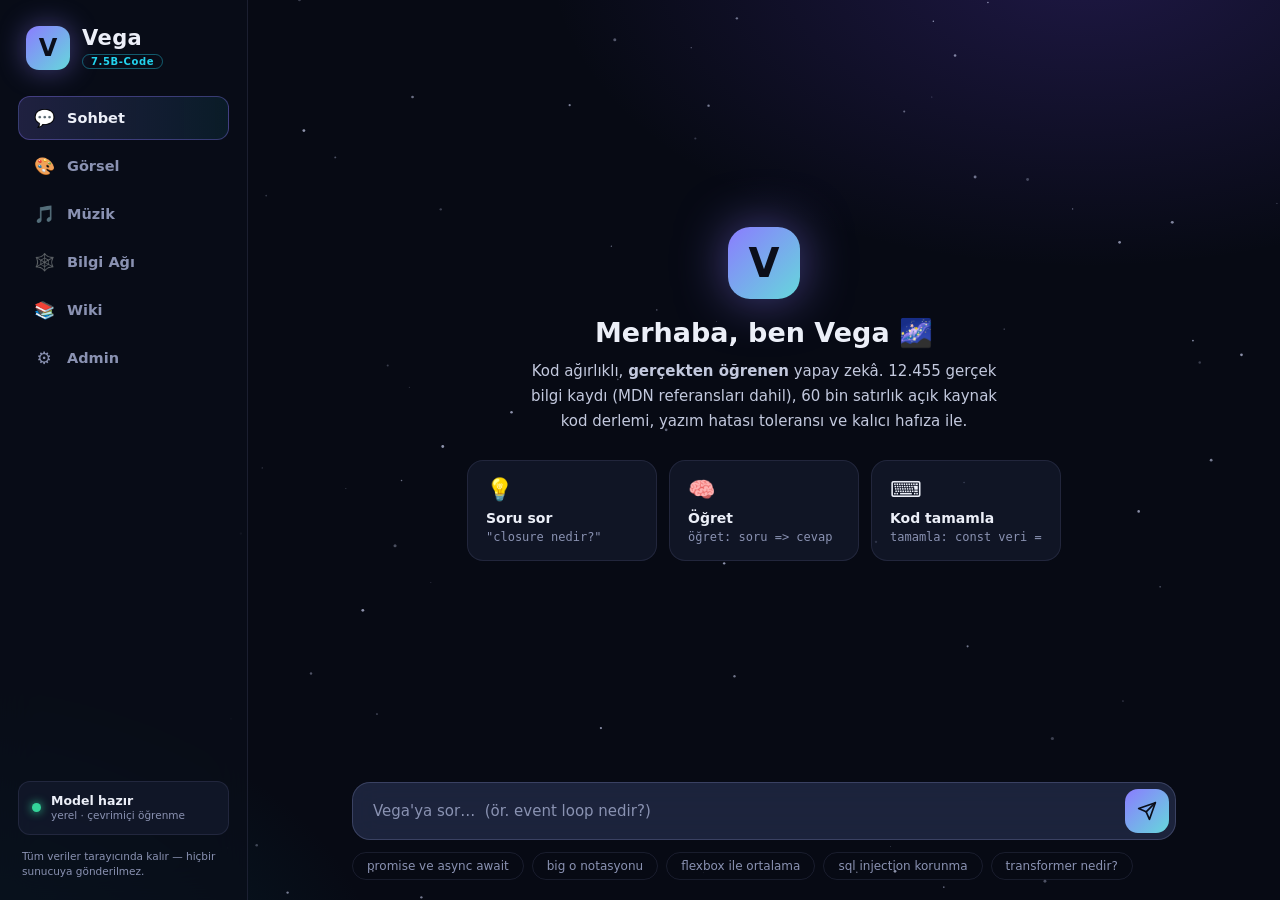
==== index.html @ 2126f079 "Veri genişletme (8 MB) + hesaplanmış bilgi ağı ve ilişki sistemi Veri: - Referans paketi 10.289 → 12" ====
<!DOCTYPE html>
<html lang="tr">
<head>
<meta charset="UTF-8">
<meta name="viewport" content="width=device-width, initial-scale=1.0">
<title>Vega-7.5B-Code — Öğrenen Yapay Zekâ Platformu</title>
<link rel="stylesheet" href="css/style.css">
<link rel="icon" href="data:image/svg+xml,<svg xmlns='http://www.w3.org/2000/svg' viewBox='0 0 100 100'><text y='0.9em' font-size='90'>🌌</text></svg>">
</head>
<body>

<canvas id="bg-stars" aria-hidden="true"></canvas>

<div class="shell">

<!-- ==================== KENAR ÇUBUĞU ==================== -->
<aside class="sidebar">
  <div class="brand">
    <div class="logo">V</div>
    <div class="brand-text">
      <h1>Vega</h1>
      <span class="badge">7.5B-Code</span>
    </div>
  </div>

  <nav class="tabs" id="tabs">
    <button class="tab active" data-tab="chat">
      <span class="tab-ico">💬</span><span class="tab-label">Sohbet</span>
    </button>
    <button class="tab" data-tab="image">
      <span class="tab-ico">🎨</span><span class="tab-label">Görsel</span>
    </button>
    <button class="tab" data-tab="music">
      <span class="tab-ico">🎵</span><span class="tab-label">Müzik</span>
    </button>
    <button class="tab" data-tab="graph">
      <span class="tab-ico">🕸️</span><span class="tab-label">Bilgi Ağı</span>
    </button>
    <button class="tab" data-tab="wiki">
      <span class="tab-ico">📚</span><span class="tab-label">Wiki</span>
    </button>
    <button class="tab" data-tab="admin">
      <span class="tab-ico">⚙️</span><span class="tab-label">Admin</span>
    </button>
  </nav>

  <div class="side-foot">
    <div class="model-status" id="model-status">
      <span class="dot online"></span>
      <div class="status-lines">
        <strong id="status-text">Model hazır</strong>
        <small id="status-sub">yerel · çevrimiçi öğrenme</small>
      </div>
    </div>
    <p class="side-note">Tüm veriler tarayıcında kalır — hiçbir sunucuya gönderilmez.</p>
  </div>
</aside>

<!-- ==================== İÇERİK ==================== -->
<div class="content">

<!-- SOHBET -->
<section class="panel active" id="panel-chat">
  <div class="chat-shell">
    <div class="chat-window" id="chat-window">
      <div class="hero" id="chat-hero">
        <div class="hero-logo">V</div>
        <h2>Merhaba, ben Vega 🌌</h2>
        <p>Kod ağırlıklı, <strong>gerçekten öğrenen</strong> yapay zekâ. <span id="hero-count">10.000+</span> gerçek bilgi kaydı (MDN referansları dahil), 60 bin satırlık açık kaynak kod derlemi, yazım hatası toleransı ve kalıcı hafıza ile.</p>
        <div class="hero-cards">
          <button class="hero-card" data-q="closure nedir?">
            <span>💡</span><b>Soru sor</b><small>"closure nedir?"</small>
          </button>
          <button class="hero-card" data-q="öğret: takımımızın adı => Yıldız Takımı">
            <span>🧠</span><b>Öğret</b><small>öğret: soru =&gt; cevap</small>
          </button>
          <button class="hero-card" data-q="tamamla: const veri =">
            <span>⌨️</span><b>Kod tamamla</b><small>tamamla: const veri =</small>
          </button>
        </div>
      </div>
    </div>

    <div class="composer">
      <form class="chat-input" id="chat-form">
        <input type="text" id="chat-text" placeholder="Vega'ya sor…  (ör. event loop nedir?)" autocomplete="off">
        <button type="submit" class="send-btn" aria-label="Gönder">
          <svg viewBox="0 0 24 24" width="20" height="20" fill="none" stroke="currentColor" stroke-width="2" stroke-linecap="round" stroke-linejoin="round"><path d="M22 2 11 13"/><path d="M22 2 15 22l-4-9-9-4z"/></svg>
        </button>
      </form>
      <div class="quick-chips" id="quick-chips">
        <button class="chip">promise ve async await</button>
        <button class="chip">big o notasyonu</button>
        <button class="chip">flexbox ile ortalama</button>
        <button class="chip">sql injection korunma</button>
        <button class="chip">transformer nedir?</button>
      </div>
    </div>
  </div>
</section>

<!-- GÖRSEL -->
<section class="panel" id="panel-image">
  <div class="page">
    <header class="page-head">
      <h2>🎨 Görsel Stüdyosu</h2>
      <p>Betimlemeni yaz — Vega deterministik üretken sanat çizer. Aynı metin daima aynı eseri üretir.</p>
    </header>
    <form class="studio-input" id="image-form">
      <input type="text" id="image-prompt" placeholder="ör. karanlık uzayda mor bir nebula ve yıldızlar" autocomplete="off">
      <button type="submit" class="btn primary">Üret</button>
      <button type="button" class="btn ghost" id="image-download" disabled>PNG İndir</button>
    </form>
    <div class="quick-chips">
      <button class="chip img-chip">karanlık uzayda mor nebula</button>
      <button class="chip img-chip">gece neon şehir silüeti</button>
      <button class="chip img-chip">soğuk okyanus dalgaları ve ay</button>
      <button class="chip img-chip">pastel geometrik mozaik desen</button>
      <button class="chip img-chip">sonbahar ormanında fraktal ağaçlar</button>
    </div>
    <div class="canvas-wrap">
      <canvas id="art-canvas" width="1024" height="640"></canvas>
      <div class="canvas-meta" id="image-meta"></div>
    </div>
  </div>
</section>

<!-- MÜZİK -->
<section class="panel" id="panel-music">
  <div class="page">
    <header class="page-head">
      <h2>🎵 Müzik Stüdyosu</h2>
      <p>Ruh hâlini betimle — Vega gam, tempo ve akor yürüyüşü seçip 16 ölçülük beste yapar. WAV olarak indirebilirsin.</p>
    </header>
    <form class="studio-input" id="music-form">
      <input type="text" id="music-prompt" placeholder="ör. yağmurlu bir gecede hüzünlü piyano" autocomplete="off">
      <button type="submit" class="btn primary">▶ Bestele &amp; Çal</button>
      <button type="button" class="btn ghost" id="music-stop" disabled>⏹ Durdur</button>
      <button type="button" class="btn ghost" id="music-download" disabled>WAV İndir</button>
    </form>
    <div class="quick-chips">
      <button class="chip music-chip">hüzünlü yağmurlu gece</button>
      <button class="chip music-chip">epik savaş marşı</button>
      <button class="chip music-chip">neşeli yaz dansı</button>
      <button class="chip music-chip">sakin lofi meditasyon</button>
      <button class="chip music-chip">retro synthwave uzay yolculuğu</button>
    </div>
    <div class="music-viz card">
      <div class="music-info" id="music-info">Henüz beste yok — bir betimleme gir ya da yukarıdan hazır bir tarif seç.</div>
      <div class="bars" id="viz-bars"></div>
    </div>
  </div>
</section>

<!-- BİLGİ AĞI -->
<section class="panel" id="panel-graph">
  <div class="page graph-page">
    <header class="page-head">
      <h2>🕸️ Bilgi Ağı</h2>
      <p>Vega'nın kavramlar arasında kurduğu <strong>gerçek</strong> ilişkiler — kenarlar elle yazılmadı, TF-IDF vektör uzayındaki kosinüs benzerliğinden hesaplanıyor. Öğrettiğin bilgiler de ağa kendiliğinden bağlanır. Bir düğüme tıkla, Vega'ya sor.</p>
    </header>
    <div class="graph-legend" id="graph-legend"></div>
    <div class="graph-wrap">
      <canvas id="graph-canvas"></canvas>
      <div class="graph-tip" id="graph-tip" hidden></div>
    </div>
  </div>
</section>

<!-- WIKI -->
<section class="panel" id="panel-wiki">
  <div class="page">
    <header class="page-head">
      <h2>📚 Vega Wiki</h2>
      <p>Platform mimarisi, eğitim süreci ve kullanım kılavuzu.</p>
    </header>
    <div class="wiki-layout">
      <aside class="wiki-nav" id="wiki-nav"></aside>
      <article class="wiki-body card" id="wiki-body"></article>
    </div>
  </div>
</section>

<!-- ADMIN -->
<section class="panel" id="panel-admin">
  <div class="page">
    <header class="page-head">
      <h2>⚙️ Yönetim Paneli</h2>
      <p>Modeli eğit, bilgi tabanını yönet, istatistikleri izle.</p>
    </header>
    <div class="admin-grid">

      <div class="card wide">
        <div class="card-head">
          <h3>🧠 Model Eğitimi</h3>
          <button class="btn primary" id="train-btn">⚡ Modeli Eğit / Güncelle</button>
        </div>
        <p class="muted">Eğitim gerçektir: TF-IDF indeksi yeniden kurulur, n-gram geçiş tabloları sayılır ve model doğrulama cümleleri üzerinde <strong>perplexity</strong> ile ölçülür. Grafikteki düşüş gerçek hesaplamadır.</p>
        <div class="train-progress">
          <div class="progress-bar"><div class="progress-fill" id="train-fill"></div></div>
          <span id="train-label">Hazır — henüz bu oturumda eğitim çalıştırılmadı</span>
        </div>
        <div class="chart-wrap">
          <canvas id="loss-chart" width="920" height="240"></canvas>
        </div>
      </div>

      <div class="card">
        <h3>📊 Model İstatistikleri</h3>
        <div class="stats-grid" id="stats-grid"></div>
      </div>

      <div class="card">
        <h3>💾 Model Dosyası</h3>
        <p class="muted">Öğrenilen bilgiler ve ağırlıklar JSON model dosyası olarak taşınabilir — başka tarayıcıya aktar, yedeğini al.</p>
        <div class="btn-row">
          <button class="btn ghost" id="export-btn">⬇ Dışa Aktar</button>
          <label class="btn ghost" for="import-file">⬆ İçe Aktar</label>
          <input type="file" id="import-file" accept=".json" hidden>
        </div>
      </div>

      <div class="card wide">
        <div class="card-head">
          <h3>📖 Bilgi Tabanı</h3>
          <span class="muted" id="kb-count"></span>
        </div>
        <form class="kb-form" id="kb-form">
          <input type="text" id="kb-title" placeholder="Başlık (ör. Takım standup saati)" required>
          <input type="text" id="kb-keywords" placeholder="Anahtar kelimeler (arama için)" required>
          <textarea id="kb-answer" placeholder="Cevap / açıklama" rows="2" required></textarea>
          <textarea id="kb-code" placeholder="Kod örneği (isteğe bağlı)" rows="2"></textarea>
          <button type="submit" class="btn primary">+ Kayıt Ekle</button>
        </form>
        <input type="text" id="kb-search" class="kb-search" placeholder="🔍 Kayıtlarda ara…">
        <div class="kb-list" id="kb-list"></div>
      </div>

      <div class="card wide">
        <h3>🎯 Öğrenme Kuyruğu</h3>
        <p class="muted">Vega'nın cevaplayamadığı sorular burada birikir — gerçek öğrenme döngüsü: "Öğret"e tıkla, cevabını yaz, Vega bir daha unutmasın.</p>
        <div class="kb-list" id="missed-list"></div>
      </div>

      <div class="card danger wide">
        <div class="card-head">
          <div>
            <h3>⚠️ Tehlikeli Bölge</h3>
            <p class="muted" style="margin:6px 0 0">Öğrenilen tüm bilgileri, ağırlıkları ve istatistikleri siler; fabrika bilgi tabanına döner.</p>
          </div>
          <button class="danger-btn" id="reset-btn">Fabrika Ayarlarına Döndür</button>
        </div>
      </div>

    </div>
  </div>
</section>

</div><!-- /content -->
</div><!-- /shell -->

<script src="js/vega-data.js"></script>
<script src="js/vega-data-ext.js"></script>
<script src="js/vega-data-ref.js"></script>
<script src="js/vega-corpus-big.js"></script>
<script src="js/vega-engine.js"></script>
<script src="js/vega-media.js"></script>
<script src="js/app.js"></script>
</body>
</html>
---- css/style.css ----
/* =========================================================
   VEGA — Arayüz v2
   Kenar çubuklu düzen · cam yüzeyler · yıldız arka planı
   ========================================================= */

:root {
  --bg: #070a14;
  --surface: rgba(22, 28, 48, 0.66);
  --surface-solid: #141a2e;
  --surface2: rgba(32, 40, 68, 0.85);
  --border: rgba(124, 132, 178, 0.16);
  --border-strong: rgba(124, 132, 178, 0.32);
  --text: #eceff8;
  --text-soft: #c3c9de;
  --muted: #8a92b2;
  --accent: #8b7cff;
  --accent2: #22d3ee;
  --accent-grad: linear-gradient(135deg, #8b7cff 0%, #5eead4 120%);
  --success: #34d399;
  --warning: #fbbf24;
  --danger: #fb7185;
  --radius: 16px;
  --radius-sm: 10px;
  --shadow: 0 10px 40px rgba(0, 0, 0, 0.45);
  --font: "Inter", "Segoe UI", system-ui, -apple-system, sans-serif;
  --mono: "Cascadia Code", "JetBrains Mono", "Fira Code", Consolas, monospace;
}

* { margin: 0; padding: 0; box-sizing: border-box; }

html, body { height: 100%; }

body {
  font-family: var(--font);
  background:
    radial-gradient(900px 520px at 85% -5%, rgba(91, 60, 196, 0.28), transparent 60%),
    radial-gradient(800px 480px at -8% 108%, rgba(8, 96, 118, 0.30), transparent 60%),
    var(--bg);
  color: var(--text);
  overflow: hidden;
  -webkit-font-smoothing: antialiased;
}

#bg-stars {
  position: fixed;
  inset: 0;
  z-index: 0;
  pointer-events: none;
  opacity: 0.9;
}

::selection { background: rgba(139, 124, 255, 0.4); }

/* Kaydırma çubukları */
::-webkit-scrollbar { width: 9px; height: 9px; }
::-webkit-scrollbar-track { background: transparent; }
::-webkit-scrollbar-thumb {
  background: rgba(124, 132, 178, 0.28);
  border-radius: 6px;
  border: 2px solid transparent;
  background-clip: content-box;
}
::-webkit-scrollbar-thumb:hover { background-color: rgba(124, 132, 178, 0.5); }

/* ==================== İSKELET ==================== */
.shell {
  position: relative;
  z-index: 1;
  display: grid;
  grid-template-columns: 248px 1fr;
  height: 100vh;
}

.content {
  min-width: 0;
  height: 100vh;
  overflow: hidden;
}

/* ==================== KENAR ÇUBUĞU ==================== */
.sidebar {
  display: flex;
  flex-direction: column;
  gap: 26px;
  padding: 26px 18px 20px;
  background: rgba(11, 14, 26, 0.72);
  backdrop-filter: blur(18px);
  border-right: 1px solid var(--border);
}

.brand { display: flex; align-items: center; gap: 12px; padding: 0 8px; }

.logo {
  width: 44px; height: 44px;
  border-radius: 13px;
  background: var(--accent-grad);
  display: grid; place-items: center;
  font-size: 24px; font-weight: 800;
  color: #0b0e1a;
  box-shadow: 0 0 28px rgba(139, 124, 255, 0.45);
  flex-shrink: 0;
}

.brand-text h1 { font-size: 21px; letter-spacing: 0.4px; line-height: 1.1; }

.badge {
  display: inline-block;
  font-size: 10px;
  font-weight: 700;
  letter-spacing: 0.6px;
  color: var(--accent2);
  border: 1px solid rgba(34, 211, 238, 0.4);
  border-radius: 20px;
  padding: 1px 8px;
  margin-top: 3px;
}

.tabs { display: flex; flex-direction: column; gap: 4px; }

.tab {
  display: flex;
  align-items: center;
  gap: 12px;
  width: 100%;
  background: transparent;
  border: 1px solid transparent;
  color: var(--muted);
  padding: 11px 14px;
  border-radius: 12px;
  cursor: pointer;
  font-family: inherit;
  font-size: 14.5px;
  font-weight: 600;
  transition: background 0.15s, color 0.15s;
  text-align: left;
}
.tab-ico { font-size: 17px; width: 22px; text-align: center; }
.tab:hover { color: var(--text); background: rgba(139, 124, 255, 0.08); }
.tab.active {
  color: var(--text);
  background: linear-gradient(90deg, rgba(139, 124, 255, 0.18), rgba(34, 211, 238, 0.08));
  border-color: rgba(139, 124, 255, 0.35);
}

.side-foot { margin-top: auto; display: flex; flex-direction: column; gap: 14px; }

.model-status {
  display: flex; align-items: center; gap: 10px;
  background: var(--surface);
  border: 1px solid var(--border);
  border-radius: 12px;
  padding: 11px 13px;
}
.status-lines { display: flex; flex-direction: column; line-height: 1.3; }
.status-lines strong { font-size: 12.5px; }
.status-lines small { font-size: 10.5px; color: var(--muted); }

.dot { width: 9px; height: 9px; border-radius: 50%; flex-shrink: 0; }
.dot.online { background: var(--success); box-shadow: 0 0 10px var(--success); }
.dot.busy   { background: var(--warning); box-shadow: 0 0 10px var(--warning); animation: pulse 0.9s infinite; }
@keyframes pulse { 50% { opacity: 0.35; } }

.side-note { font-size: 10.5px; color: var(--muted); line-height: 1.5; padding: 0 4px; }

/* ==================== PANELLER ==================== */
.panel { display: none; height: 100vh; }
.panel.active { display: block; animation: fadein 0.3s ease; }
@keyframes fadein { from { opacity: 0; transform: translateY(6px); } }

.page {
  height: 100vh;
  overflow-y: auto;
  padding: 36px 44px 60px;
  max-width: 1160px;
  margin: 0 auto;
}

.page-head { margin-bottom: 22px; }
.page-head h2 { font-size: 26px; margin-bottom: 6px; }
.page-head p { color: var(--muted); font-size: 14px; }

/* ==================== SOHBET ==================== */
.chat-shell {
  height: 100vh;
  display: flex;
  flex-direction: column;
  max-width: 880px;
  margin: 0 auto;
  padding: 0 28px;
}

.chat-window {
  flex: 1;
  overflow-y: auto;
  padding: 30px 6px 18px;
  display: flex;
  flex-direction: column;
  gap: 22px;
  scroll-behavior: smooth;
}

/* Karşılama */
.hero {
  margin: auto 0;
  text-align: center;
  padding: 30px 10px;
  animation: fadein 0.5s ease;
}
.hero-logo {
  width: 72px; height: 72px;
  margin: 0 auto 18px;
  border-radius: 22px;
  background: var(--accent-grad);
  display: grid; place-items: center;
  font-size: 40px; font-weight: 800;
  color: #0b0e1a;
  box-shadow: 0 0 50px rgba(139, 124, 255, 0.5);
}
.hero h2 { font-size: 27px; margin-bottom: 10px; }
.hero > p { color: var(--text-soft); font-size: 15px; max-width: 480px; margin: 0 auto 26px; line-height: 1.65; }

.hero-cards { display: flex; gap: 12px; justify-content: center; flex-wrap: wrap; }
.hero-card {
  display: flex;
  flex-direction: column;
  align-items: flex-start;
  gap: 4px;
  width: 190px;
  background: var(--surface);
  border: 1px solid var(--border);
  border-radius: var(--radius);
  padding: 16px 18px;
  cursor: pointer;
  font-family: inherit;
  color: var(--text);
  text-align: left;
  transition: transform 0.16s, border-color 0.16s, background 0.16s;
}
.hero-card:hover {
  transform: translateY(-3px);
  border-color: rgba(139, 124, 255, 0.5);
  background: var(--surface2);
}
.hero-card span { font-size: 22px; }
.hero-card b { font-size: 14px; margin-top: 4px; }
.hero-card small { color: var(--muted); font-size: 12px; font-family: var(--mono); }

/* Mesajlar */
.msg {
  display: flex;
  gap: 12px;
  max-width: 92%;
  animation: msgin 0.28s ease;
}
@keyframes msgin { from { opacity: 0; transform: translateY(10px); } }

.msg.user { align-self: flex-end; flex-direction: row-reverse; max-width: 78%; }

.avatar {
  width: 34px; height: 34px;
  border-radius: 11px;
  flex-shrink: 0;
  display: grid; place-items: center;
  font-weight: 800; font-size: 15px;
  background: var(--accent-grad);
  color: #0b0e1a;
  margin-top: 2px;
}
.msg.user .avatar {
  background: var(--surface2);
  border: 1px solid var(--border-strong);
  color: var(--text-soft);
  font-size: 14px;
}

.bubble {
  min-width: 0;
  line-height: 1.7;
  font-size: 14.5px;
  color: var(--text-soft);
}
.msg.vega .bubble {
  background: var(--surface);
  border: 1px solid var(--border);
  border-radius: 4px 18px 18px 18px;
  padding: 14px 18px;
  backdrop-filter: blur(10px);
}
.msg.user .bubble {
  background: linear-gradient(135deg, rgba(139, 124, 255, 0.22), rgba(34, 211, 238, 0.12));
  border: 1px solid rgba(139, 124, 255, 0.4);
  border-radius: 18px 4px 18px 18px;
  padding: 12px 17px;
  color: var(--text);
}

.bubble strong { color: var(--text); }
.bubble p + p { margin-top: 10px; }
.bubble code {
  background: rgba(139, 124, 255, 0.14);
  border: 1px solid rgba(139, 124, 255, 0.25);
  padding: 1px 7px;
  border-radius: 6px;
  font-family: var(--mono);
  font-size: 12.5px;
  color: #c4b5fd;
}

/* Kod bloğu */
.codebox {
  margin-top: 12px;
  border: 1px solid var(--border-strong);
  border-radius: 12px;
  overflow: hidden;
  background: #0a0d1a;
}
.codebox-head {
  display: flex;
  justify-content: space-between;
  align-items: center;
  padding: 7px 14px;
  background: rgba(139, 124, 255, 0.08);
  border-bottom: 1px solid var(--border);
  font-size: 11px;
  color: var(--muted);
  letter-spacing: 0.5px;
  text-transform: uppercase;
}
.copy-btn {
  background: transparent;
  border: 1px solid var(--border-strong);
  color: var(--muted);
  font-family: inherit;
  font-size: 11px;
  padding: 3px 12px;
  border-radius: 7px;
  cursor: pointer;
  transition: all 0.15s;
}
.copy-btn:hover { color: var(--text); border-color: var(--accent); }
.copy-btn.copied { color: var(--success); border-color: var(--success); }
.codebox pre {
  padding: 14px 16px;
  overflow-x: auto;
  font-family: var(--mono);
  font-size: 13px;
  line-height: 1.6;
  color: #a7f3d0;
}

/* Cevap meta satırı */
.meta-row {
  display: flex; align-items: center; gap: 8px;
  margin-top: 12px;
  flex-wrap: wrap;
}
.confidence {
  font-size: 11px;
  color: var(--muted);
  background: rgba(11, 14, 26, 0.6);
  border: 1px solid var(--border);
  border-radius: 20px;
  padding: 3px 11px;
}
.fb-btn {
  background: rgba(11, 14, 26, 0.6);
  border: 1px solid var(--border);
  border-radius: 9px;
  padding: 3px 10px;
  cursor: pointer;
  font-size: 13px;
  transition: transform 0.15s, border-color 0.15s;
}
.fb-btn:hover { border-color: var(--accent); transform: scale(1.12); }
.fb-btn.done { border-color: var(--success); pointer-events: none; opacity: 0.75; }

.typing { display: inline-flex; gap: 5px; padding: 5px 2px; }
.typing span {
  width: 7px; height: 7px; border-radius: 50%;
  background: var(--accent);
  animation: blink 1.1s infinite;
}
.typing span:nth-child(2) { animation-delay: 0.2s; }
.typing span:nth-child(3) { animation-delay: 0.4s; }
@keyframes blink { 50% { opacity: 0.25; transform: translateY(-3px); } }

/* Yazma alanı */
.composer { padding: 6px 0 20px; }

.chat-input {
  display: flex;
  align-items: center;
  gap: 10px;
  background: var(--surface2);
  border: 1px solid var(--border-strong);
  border-radius: 18px;
  padding: 6px 6px 6px 20px;
  backdrop-filter: blur(14px);
  transition: border-color 0.2s, box-shadow 0.2s;
}
.chat-input:focus-within {
  border-color: rgba(139, 124, 255, 0.65);
  box-shadow: 0 0 0 4px rgba(139, 124, 255, 0.12), 0 8px 30px rgba(0,0,0,0.35);
}
.chat-input input {
  flex: 1;
  background: transparent;
  border: none;
  outline: none;
  color: var(--text);
  font-family: inherit;
  font-size: 15px;
  padding: 10px 0;
}
.chat-input input::placeholder { color: var(--muted); }

.send-btn {
  width: 44px; height: 44px;
  border: none;
  border-radius: 13px;
  background: var(--accent-grad);
  color: #0b0e1a;
  cursor: pointer;
  display: grid;
  place-items: center;
  transition: transform 0.15s, box-shadow 0.15s;
  flex-shrink: 0;
}
.send-btn:hover { transform: scale(1.06); box-shadow: 0 4px 20px rgba(139, 124, 255, 0.5); }

.quick-chips { display: flex; gap: 8px; margin-top: 12px; flex-wrap: wrap; }
.chip {
  background: transparent;
  border: 1px solid var(--border);
  color: var(--muted);
  padding: 6px 14px;
  border-radius: 20px;
  cursor: pointer;
  font-family: inherit;
  font-size: 12px;
  transition: all 0.15s;
}
.chip:hover { color: var(--accent2); border-color: rgba(34, 211, 238, 0.5); background: rgba(34, 211, 238, 0.06); }

/* ==================== BUTONLAR ==================== */
.btn {
  border: 1px solid var(--border-strong);
  background: var(--surface2);
  color: var(--text);
  padding: 11px 22px;
  border-radius: 12px;
  cursor: pointer;
  font-family: inherit;
  font-size: 13.5px;
  font-weight: 650;
  transition: all 0.16s;
  white-space: nowrap;
}
.btn:hover:not(:disabled) { border-color: var(--accent); transform: translateY(-1px); }
.btn:disabled { opacity: 0.4; cursor: not-allowed; }
.btn.primary {
  background: var(--accent-grad);
  border: none;
  color: #0b0e1a;
  font-weight: 700;
  box-shadow: 0 4px 20px rgba(139, 124, 255, 0.35);
}
.btn.primary:hover:not(:disabled) { box-shadow: 0 6px 28px rgba(139, 124, 255, 0.5); }
.btn.ghost { background: transparent; }

.danger-btn {
  background: transparent;
  border: 1px solid rgba(251, 113, 133, 0.55);
  color: var(--danger);
  padding: 10px 20px;
  border-radius: 12px;
  cursor: pointer;
  font-family: inherit;
  font-weight: 650;
  font-size: 13px;
  transition: all 0.16s;
  white-space: nowrap;
}
.danger-btn:hover { background: var(--danger); color: #14060a; }

/* ==================== STÜDYOLAR ==================== */
.studio-input { display: flex; gap: 10px; flex-wrap: wrap; margin-bottom: 12px; }
.studio-input input {
  flex: 1;
  min-width: 260px;
  background: var(--surface2);
  border: 1px solid var(--border-strong);
  border-radius: 12px;
  padding: 12px 18px;
  color: var(--text);
  font-family: inherit;
  font-size: 14.5px;
  outline: none;
  transition: border-color 0.2s, box-shadow 0.2s;
}
.studio-input input:focus {
  border-color: rgba(139, 124, 255, 0.6);
  box-shadow: 0 0 0 4px rgba(139, 124, 255, 0.1);
}

.canvas-wrap { margin-top: 22px; }
#art-canvas {
  width: 100%;
  border-radius: var(--radius);
  border: 1px solid var(--border-strong);
  box-shadow: var(--shadow);
  display: block;
}
.canvas-meta { margin-top: 12px; color: var(--muted); font-size: 12.5px; }

.music-viz { margin-top: 24px; min-height: 220px; }
.music-info { color: var(--text-soft); font-size: 13.5px; margin-bottom: 20px; line-height: 1.8; }
.music-info strong { color: var(--accent2); font-weight: 650; }
.bars { display: flex; align-items: flex-end; gap: 4px; height: 110px; }
.bars div {
  flex: 1;
  background: var(--accent-grad);
  border-radius: 3px 3px 0 0;
  min-height: 4px;
  transition: height 0.12s;
  opacity: 0.85;
}

/* ==================== KARTLAR ==================== */
.card {
  background: var(--surface);
  border: 1px solid var(--border);
  border-radius: var(--radius);
  padding: 24px 26px;
  backdrop-filter: blur(12px);
}
.card h3 { font-size: 16px; margin-bottom: 12px; }
.card-head {
  display: flex;
  justify-content: space-between;
  align-items: center;
  gap: 16px;
  flex-wrap: wrap;
  margin-bottom: 8px;
}
.card-head h3 { margin-bottom: 0; }
.card.danger { border-color: rgba(251, 113, 133, 0.3); }

.muted { color: var(--muted); font-size: 13px; line-height: 1.65; margin-bottom: 14px; }

/* ==================== WIKI ==================== */
.wiki-layout { display: grid; grid-template-columns: 230px 1fr; gap: 20px; align-items: start; }

.wiki-nav { display: flex; flex-direction: column; gap: 5px; position: sticky; top: 0; }
.wiki-nav button {
  text-align: left;
  background: transparent;
  border: 1px solid transparent;
  color: var(--muted);
  padding: 11px 16px;
  border-radius: 11px;
  cursor: pointer;
  font-family: inherit;
  font-size: 13.5px;
  font-weight: 600;
  transition: all 0.15s;
}
.wiki-nav button:hover { color: var(--text); background: rgba(139, 124, 255, 0.07); }
.wiki-nav button.active {
  color: var(--text);
  background: linear-gradient(90deg, rgba(139, 124, 255, 0.16), transparent);
  border-color: rgba(139, 124, 255, 0.35);
}

.wiki-body { line-height: 1.85; font-size: 14.5px; color: var(--text-soft); }
.wiki-body h2 { margin-bottom: 16px; font-size: 22px; color: var(--text); }
.wiki-body p { margin-bottom: 14px; }
.wiki-body strong { color: var(--accent2); font-weight: 650; }
.wiki-body code {
  background: rgba(139, 124, 255, 0.14);
  padding: 1px 7px;
  border-radius: 6px;
  font-family: var(--mono);
  font-size: 12.5px;
  color: #c4b5fd;
}

/* ==================== ADMIN ==================== */
.admin-grid {
  display: grid;
  grid-template-columns: 1fr 1fr;
  gap: 18px;
}
.card.wide { grid-column: 1 / -1; }

.train-progress { margin: 14px 0 18px; }
.progress-bar {
  height: 8px;
  background: rgba(11, 14, 26, 0.8);
  border-radius: 6px;
  overflow: hidden;
  border: 1px solid var(--border);
}
.progress-fill {
  height: 100%;
  width: 0%;
  background: var(--accent-grad);
  border-radius: 6px;
  transition: width 0.25s;
}
#train-label { font-size: 12px; color: var(--muted); margin-top: 8px; display: block; }

.chart-wrap {
  background: rgba(11, 14, 26, 0.5);
  border: 1px solid var(--border);
  border-radius: 12px;
  padding: 14px;
}
#loss-chart { width: 100%; height: auto; display: block; }

.stats-grid { display: grid; grid-template-columns: 1fr 1fr; gap: 10px; }
.stat {
  background: rgba(11, 14, 26, 0.55);
  border: 1px solid var(--border);
  border-radius: 12px;
  padding: 13px 15px;
}
.stat .val {
  font-size: 21px;
  font-weight: 800;
  background: var(--accent-grad);
  -webkit-background-clip: text;
  background-clip: text;
  color: transparent;
}
.stat .lbl { font-size: 11px; color: var(--muted); margin-top: 3px; }

.btn-row { display: flex; gap: 10px; flex-wrap: wrap; }
label.btn { display: inline-block; }

.kb-form { display: grid; grid-template-columns: 1fr 1fr; gap: 10px; margin: 14px 0 18px; }
.kb-form textarea { grid-column: 1 / -1; }
.kb-form input, .kb-form textarea, .kb-search {
  background: rgba(11, 14, 26, 0.6);
  border: 1px solid var(--border);
  border-radius: 11px;
  padding: 11px 15px;
  color: var(--text);
  font-size: 13.5px;
  font-family: inherit;
  outline: none;
  resize: vertical;
  transition: border-color 0.2s;
}
.kb-form input:focus, .kb-form textarea:focus, .kb-search:focus {
  border-color: rgba(139, 124, 255, 0.55);
}
.kb-form button { grid-column: 1 / -1; justify-self: start; }
.kb-search { width: 100%; margin-bottom: 12px; }

.kb-list { max-height: 380px; overflow-y: auto; display: flex; flex-direction: column; gap: 7px; }
.kb-item {
  display: flex;
  align-items: center;
  gap: 12px;
  background: rgba(11, 14, 26, 0.5);
  border: 1px solid var(--border);
  border-radius: 11px;
  padding: 10px 15px;
  font-size: 13px;
  transition: border-color 0.15s;
}
.kb-item:hover { border-color: var(--border-strong); }
.kb-item .cat {
  font-size: 10px;
  font-weight: 700;
  letter-spacing: 0.4px;
  background: rgba(139, 124, 255, 0.12);
  border: 1px solid rgba(139, 124, 255, 0.4);
  color: #c4b5fd;
  padding: 2px 10px;
  border-radius: 12px;
  white-space: nowrap;
}
.kb-item .cat.custom { background: rgba(52, 211, 153, 0.1); border-color: rgba(52, 211, 153, 0.45); color: var(--success); }
.kb-item .title { flex: 1; color: var(--text-soft); }
.kb-item .weight { color: var(--muted); font-size: 11px; white-space: nowrap; font-family: var(--mono); }
.kb-item .del {
  background: transparent; border: none;
  color: var(--muted); cursor: pointer;
  font-size: 14px; padding: 4px 6px;
  border-radius: 6px;
  transition: color 0.15s;
}
.kb-item .del:hover { color: var(--danger); }
.kb-item .btn { padding: 6px 14px; font-size: 12px; }

/* ==================== BİLGİ AĞI ==================== */
.graph-page { display: flex; flex-direction: column; }

.graph-legend {
  display: flex;
  gap: 14px;
  flex-wrap: wrap;
  margin-bottom: 14px;
}
.graph-legend span {
  display: inline-flex;
  align-items: center;
  gap: 7px;
  font-size: 12px;
  color: var(--text-soft);
}
.graph-legend i {
  width: 11px; height: 11px;
  border-radius: 50%;
  display: inline-block;
}

.graph-wrap {
  position: relative;
  flex: 1;
  min-height: 520px;
  background: rgba(11, 14, 26, 0.5);
  border: 1px solid var(--border);
  border-radius: var(--radius);
  overflow: hidden;
}
#graph-canvas { width: 100%; height: 100%; display: block; cursor: pointer; }

.graph-tip {
  position: absolute;
  pointer-events: none;
  background: var(--surface-solid);
  border: 1px solid rgba(139, 124, 255, 0.5);
  border-radius: 11px;
  padding: 10px 14px;
  font-size: 12.5px;
  color: var(--text);
  max-width: 300px;
  line-height: 1.55;
  box-shadow: var(--shadow);
  z-index: 10;
}
.graph-tip small { color: var(--muted); display: block; margin-top: 4px; }

/* İlişki çipleri (sohbet cevaplarında) */
.related-chip {
  background: rgba(34, 211, 238, 0.07);
  border: 1px solid rgba(34, 211, 238, 0.35);
  color: var(--accent2);
  padding: 3px 12px;
  border-radius: 20px;
  cursor: pointer;
  font-family: inherit;
  font-size: 11.5px;
  transition: all 0.15s;
}
.related-chip:hover { background: rgba(34, 211, 238, 0.16); transform: translateY(-1px); }

/* ==================== TOAST ==================== */
.toast {
  position: fixed;
  bottom: 28px; left: 50%;
  transform: translateX(-50%);
  background: var(--surface-solid);
  border: 1px solid rgba(139, 124, 255, 0.5);
  color: var(--text);
  padding: 13px 26px;
  border-radius: 14px;
  box-shadow: var(--shadow);
  z-index: 100;
  animation: toastin 0.3s ease;
  font-size: 13.5px;
}
@keyframes toastin { from { opacity: 0; transform: translate(-50%, 16px); } }

/* ==================== MOBİL ==================== */
@media (max-width: 900px) {
  body { overflow: auto; }
  .shell { grid-template-columns: 1fr; height: auto; }
  .content, .panel, .page, .chat-shell { height: auto; min-height: 0; }
  .chat-window { height: 60vh; }
  .sidebar {
    flex-direction: row;
    align-items: center;
    padding: 12px 16px;
    gap: 14px;
    border-right: none;
    border-bottom: 1px solid var(--border);
    position: sticky;
    top: 0;
    z-index: 40;
  }
  .brand-text, .side-foot { display: none; }
  .tabs { flex-direction: row; flex: 1; overflow-x: auto; }
  .tab { padding: 9px 12px; }
  .tab-label { display: none; }
  .admin-grid, .kb-form { grid-template-columns: 1fr; }
  .wiki-layout { grid-template-columns: 1fr; }
  .wiki-nav { position: static; flex-direction: row; overflow-x: auto; }
  .page { padding: 22px 18px 50px; }
  .msg { max-width: 96%; }
  .hero-cards { flex-direction: column; align-items: center; }
}
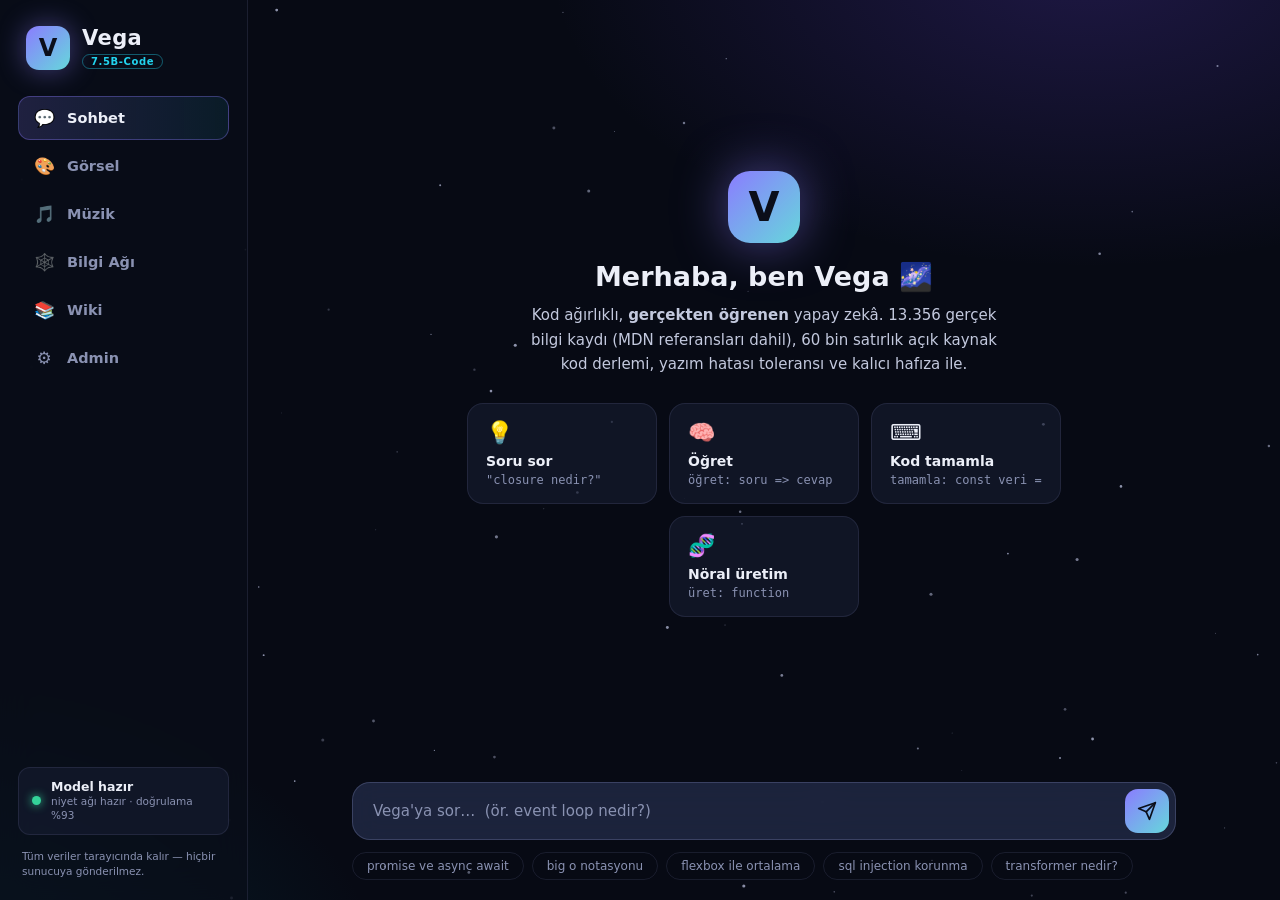
==== commit 9753066a: "Gerçek makine öğrenmesi: saf JS sinir ağları + veri 11 MB'a çıkarıldı Nöral Çekirdek (js/vega-ml.js " ====
--- a/index.html
+++ b/index.html
@@ -76,6 +76,9 @@
           </button>
           <button class="hero-card" data-q="tamamla: const veri =">
             <span>⌨️</span><b>Kod tamamla</b><small>tamamla: const veri =</small>
+          </button>
+          <button class="hero-card" data-q="üret: function ">
+            <span>🧬</span><b>Nöral üretim</b><small>üret: function </small>
           </button>
         </div>
       </div>
@@ -205,6 +208,30 @@
         </div>
       </div>
 
+      <div class="card wide">
+        <div class="card-head">
+          <h3>🧬 Nöral Çekirdek — gerçek makine öğrenmesi</h3>
+          <div class="btn-row">
+            <button class="btn primary" id="nn-train-btn">🧠 Sinir Ağını Eğit</button>
+            <button class="btn ghost" id="nn-sample-btn">Örnek Üret</button>
+            <button class="btn ghost" id="nn-clear-btn">Ağırlıkları Sil</button>
+          </div>
+        </div>
+        <p class="muted">İki gerçek sinir ağı, tarayıcında <strong>gerçek geri yayılım + Adam optimizer</strong> ile eğitilir — kütüphane yok, her gradyan elle hesaplanır. <strong>Niyet ağı</strong> (bag-of-words MLP) sorunun kategorisini öngörür ve cevap seçimini etkiler; <strong>karakter ağı</strong> (embedding + MLP) açık kaynak kod derleminden karakter karakter üretmeyi öğrenir. Sohbette <code>üret: function </code> yaz.</p>
+        <div class="train-progress">
+          <div class="progress-bar"><div class="progress-fill" id="nn-fill"></div></div>
+          <span id="nn-label">Karakter ağı henüz eğitilmedi — "Sinir Ağını Eğit" (~10 sn, canlı kayıp eğrisiyle)</span>
+        </div>
+        <div class="stats-grid nn-grid" id="nn-stats"></div>
+        <div class="chart-wrap" style="margin-top:14px">
+          <canvas id="nn-chart" width="920" height="190"></canvas>
+        </div>
+        <div class="codebox" style="margin-top:14px" hidden>
+          <div class="codebox-head"><span>sinir ağı çıktısı</span></div>
+          <pre id="nn-sample"></pre>
+        </div>
+      </div>
+
       <div class="card">
         <h3>📊 Model İstatistikleri</h3>
         <div class="stats-grid" id="stats-grid"></div>
@@ -263,6 +290,7 @@
 <script src="js/vega-data-ext.js"></script>
 <script src="js/vega-data-ref.js"></script>
 <script src="js/vega-corpus-big.js"></script>
+<script src="js/vega-ml.js"></script>
 <script src="js/vega-engine.js"></script>
 <script src="js/vega-media.js"></script>
 <script src="js/app.js"></script>
--- a/css/style.css
+++ b/css/style.css
@@ -619,6 +619,8 @@
 #loss-chart { width: 100%; height: auto; display: block; }
 
 .stats-grid { display: grid; grid-template-columns: 1fr 1fr; gap: 10px; }
+.nn-grid { grid-template-columns: repeat(4, 1fr); margin-top: 4px; }
+@media (max-width: 900px) { .nn-grid { grid-template-columns: 1fr 1fr; } }
 .stat {
   background: rgba(11, 14, 26, 0.55);
   border: 1px solid var(--border);
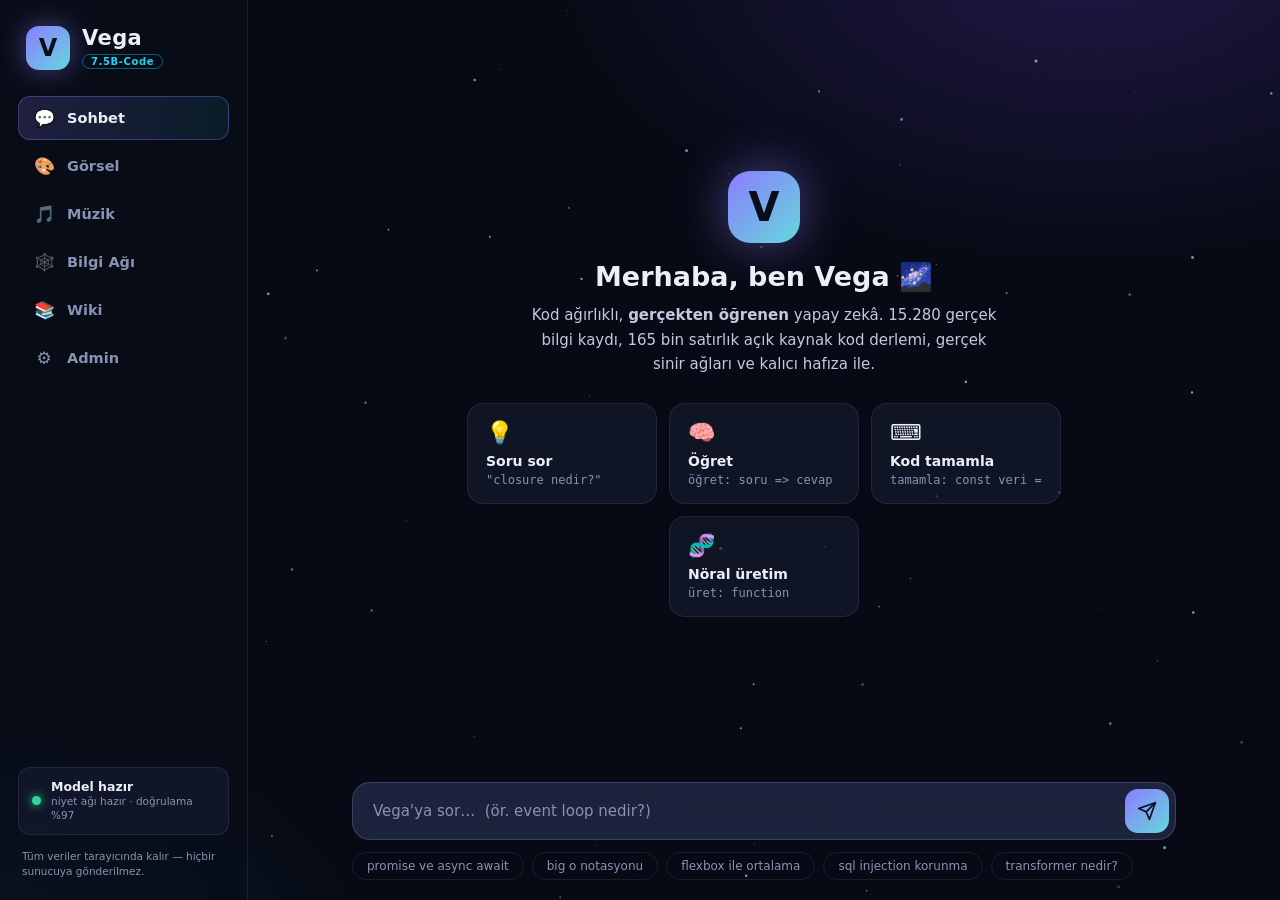
==== commit bd3f6f21: "BM25 arama motoru, konuşma bağlamı, değerlendirme paketi + veri 20 MB'a Motor (gerçek IR geliştirmel" ====
--- a/index.html
+++ b/index.html
@@ -66,7 +66,7 @@
       <div class="hero" id="chat-hero">
         <div class="hero-logo">V</div>
         <h2>Merhaba, ben Vega 🌌</h2>
-        <p>Kod ağırlıklı, <strong>gerçekten öğrenen</strong> yapay zekâ. <span id="hero-count">10.000+</span> gerçek bilgi kaydı (MDN referansları dahil), 60 bin satırlık açık kaynak kod derlemi, yazım hatası toleransı ve kalıcı hafıza ile.</p>
+        <p>Kod ağırlıklı, <strong>gerçekten öğrenen</strong> yapay zekâ. <span id="hero-count">15.000+</span> gerçek bilgi kaydı, 165 bin satırlık açık kaynak kod derlemi, gerçek sinir ağları ve kalıcı hafıza ile.</p>
         <div class="hero-cards">
           <button class="hero-card" data-q="closure nedir?">
             <span>💡</span><b>Soru sor</b><small>"closure nedir?"</small>
@@ -238,6 +238,15 @@
       </div>
 
       <div class="card">
+        <div class="card-head">
+          <h3>📏 Değerlendirme</h3>
+          <button class="btn ghost" id="eval-btn">Kıyaslamayı Çalıştır</button>
+        </div>
+        <p class="muted">Gerçek getirme (retrieval) kıyaslaması: her küratörlü kayıt için başlık ve anahtar kelime sorguları üretilir, sistemin doğru kaydı bulma oranı ölçülür. Sonuçlar canlı hesaplanır.</p>
+        <div class="stats-grid" id="eval-stats"></div>
+      </div>
+
+      <div class="card">
         <h3>💾 Model Dosyası</h3>
         <p class="muted">Öğrenilen bilgiler ve ağırlıklar JSON model dosyası olarak taşınabilir — başka tarayıcıya aktar, yedeğini al.</p>
         <div class="btn-row">
@@ -288,6 +297,7 @@
 
 <script src="js/vega-data.js"></script>
 <script src="js/vega-data-ext.js"></script>
+<script src="js/vega-data-ext2.js"></script>
 <script src="js/vega-data-ref.js"></script>
 <script src="js/vega-corpus-big.js"></script>
 <script src="js/vega-ml.js"></script>
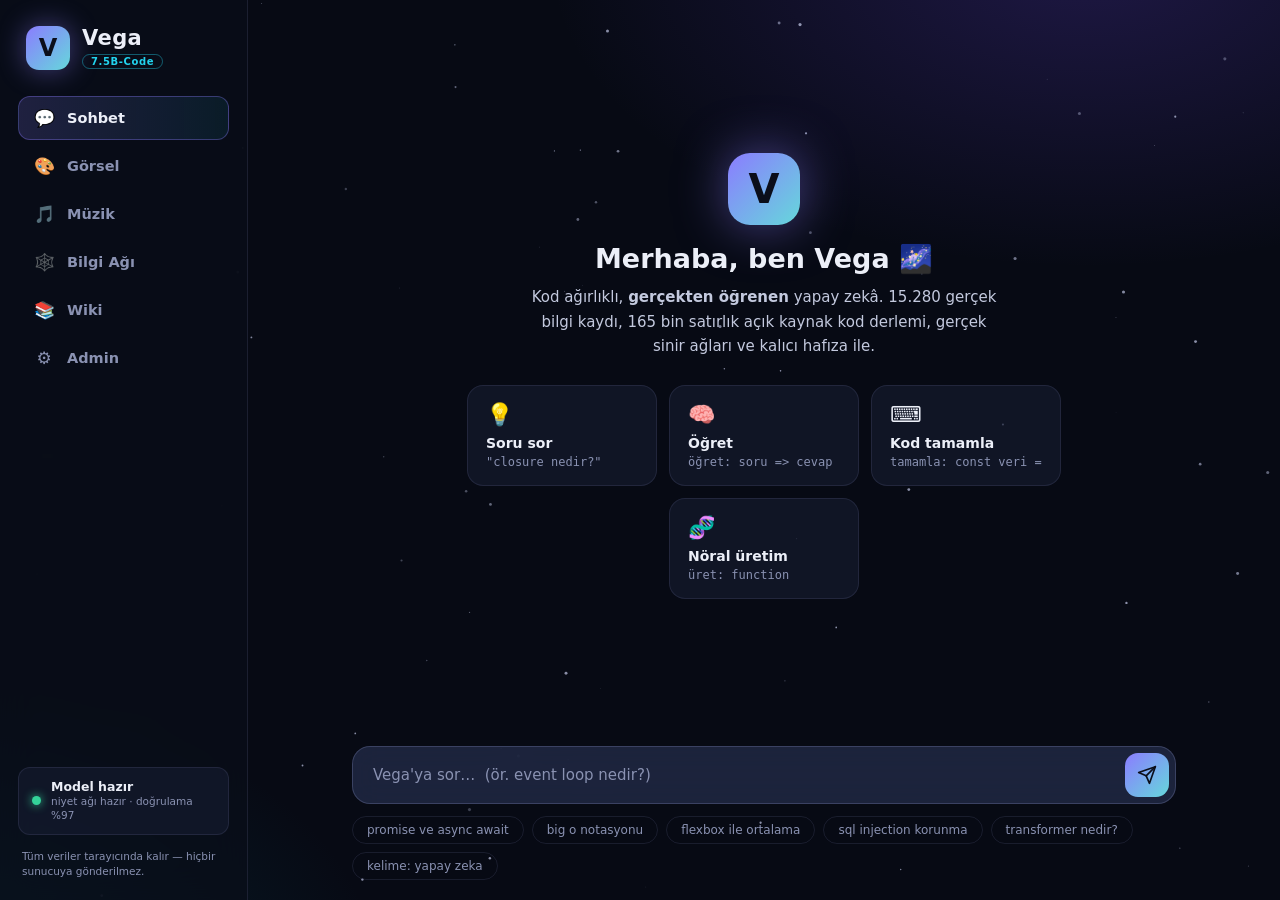
==== commit 5ef0e03f: "WordNet: kelime düzeyi nöral dil modeli — 'kelime:' komutu - Üçüncü sinir ağı (~80k parametre): keli" ====
--- a/index.html
+++ b/index.html
@@ -97,6 +97,7 @@
         <button class="chip">flexbox ile ortalama</button>
         <button class="chip">sql injection korunma</button>
         <button class="chip">transformer nedir?</button>
+        <button class="chip">kelime: yapay zeka</button>
       </div>
     </div>
   </div>
@@ -212,12 +213,13 @@
         <div class="card-head">
           <h3>🧬 Nöral Çekirdek — gerçek makine öğrenmesi</h3>
           <div class="btn-row">
-            <button class="btn primary" id="nn-train-btn">🧠 Sinir Ağını Eğit</button>
+            <button class="btn primary" id="nn-train-btn">🧠 Kod Ağını Eğit</button>
+            <button class="btn primary" id="nnw-train-btn">📝 Kelime Ağını Eğit</button>
             <button class="btn ghost" id="nn-sample-btn">Örnek Üret</button>
             <button class="btn ghost" id="nn-clear-btn">Ağırlıkları Sil</button>
           </div>
         </div>
-        <p class="muted">İki gerçek sinir ağı, tarayıcında <strong>gerçek geri yayılım + Adam optimizer</strong> ile eğitilir — kütüphane yok, her gradyan elle hesaplanır. <strong>Niyet ağı</strong> (bag-of-words MLP) sorunun kategorisini öngörür ve cevap seçimini etkiler; <strong>karakter ağı</strong> (embedding + MLP) açık kaynak kod derleminden karakter karakter üretmeyi öğrenir. Sohbette <code>üret: function </code> yaz.</p>
+        <p class="muted">Üç gerçek sinir ağı, tarayıcında <strong>gerçek geri yayılım + Adam optimizer</strong> ile eğitilir — kütüphane yok, her gradyan elle hesaplanır. <strong>Niyet ağı</strong> sorunun kategorisini öngörüp cevap seçimini etkiler; <strong>kod ağı</strong> açık kaynak derlemden karakter karakter, <strong>kelime ağı</strong> bilgi tabanının Türkçe metinlerinden kelime kelime üretmeyi öğrenir. Sohbette <code>üret: function </code> ve <code>kelime: yapay zeka</code> dene.</p>
         <div class="train-progress">
           <div class="progress-bar"><div class="progress-fill" id="nn-fill"></div></div>
           <span id="nn-label">Karakter ağı henüz eğitilmedi — "Sinir Ağını Eğit" (~10 sn, canlı kayıp eğrisiyle)</span>
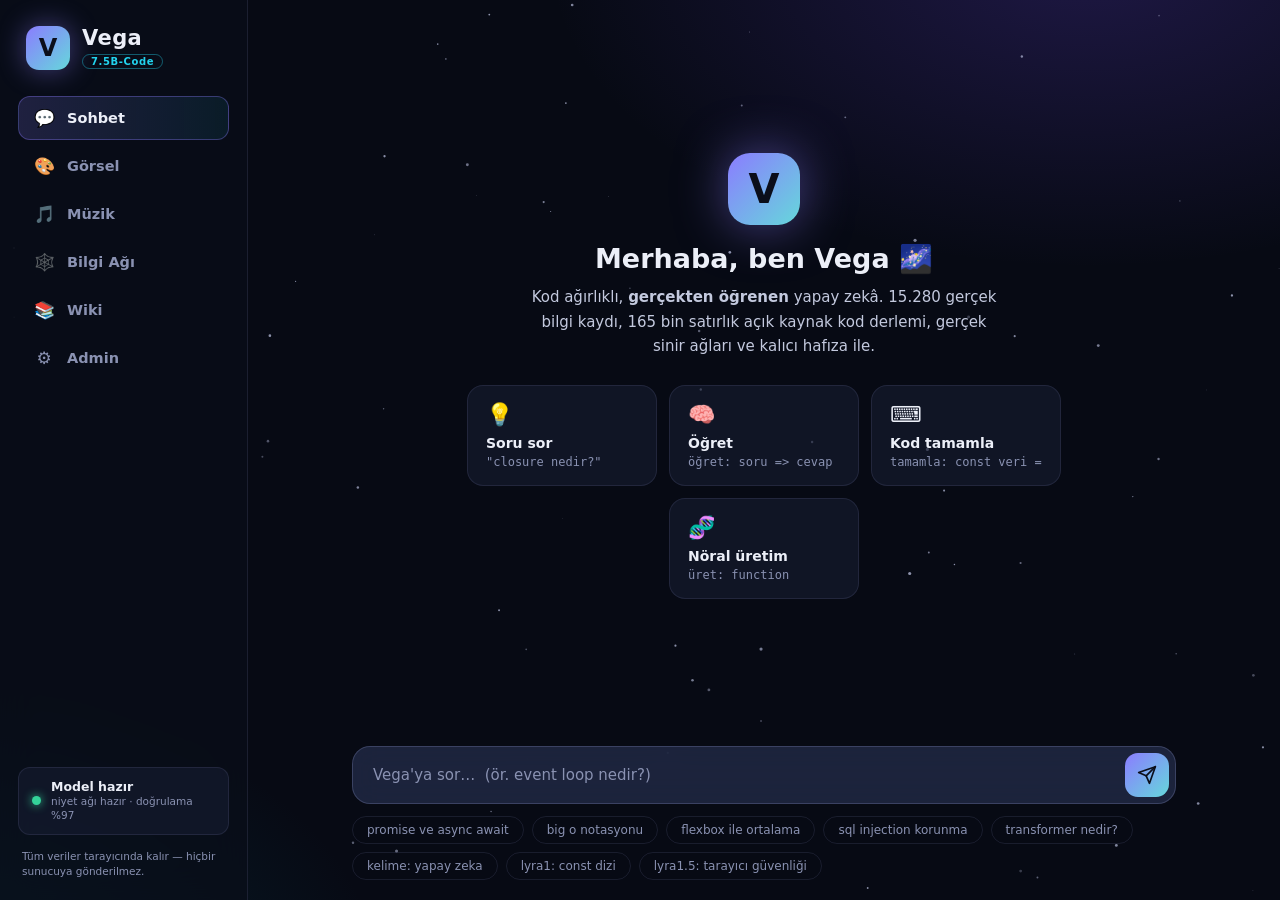
==== commit 2ca08b80: "Lyra kişilikleri: meta-öğrenmeli uzman modeller + ezber karşıtı önlemler Meta-öğrenme (nasıl öğrenec" ====
--- a/index.html
+++ b/index.html
@@ -98,6 +98,8 @@
         <button class="chip">sql injection korunma</button>
         <button class="chip">transformer nedir?</button>
         <button class="chip">kelime: yapay zeka</button>
+        <button class="chip">lyra1: const dizi</button>
+        <button class="chip">lyra1.5: tarayıcı güvenliği</button>
       </div>
     </div>
   </div>
@@ -234,6 +236,23 @@
         </div>
       </div>
 
+      <div class="card wide">
+        <div class="card-head">
+          <h3>🎭 Lyra Kişilikleri — meta-öğrenmeli uzman modeller</h3>
+          <div class="btn-row">
+            <button class="btn primary" id="lyra1-btn">⚙️ Lyra-1'i Eğit (Kod &amp; Mat)</button>
+            <button class="btn primary" id="lyra15-btn">📖 Lyra-1.5'i Eğit (Sözcük)</button>
+            <button class="btn ghost" id="lyra-clear-btn">Lyra'ları Sil</button>
+          </div>
+        </div>
+        <p class="muted">Her Lyra bağımsız bir sinir ağıdır ve <strong>nasıl öğreneceğini kendisi seçer</strong>: 4 farklı hiperparametre reçetesini (öğrenme hızı × ağ genişliği) kısa denemelerle eğitir, doğrulama kaybıyla ölçer, kazananla tam eğitim yapar. <strong>Lyra-1</strong> kod+matematik ağırlıklı veri karışımıyla, <strong>Lyra-1.5</strong> sözel/kavramsal karışımla beslenir. Ezber karşıtı: dropout + erken durdurma + her üretimde <strong>özgünlük skoru</strong> (ürettiği kelime dizilimlerinin eğitim verisinde birebir geçmeme oranı). Sohbette <code>lyra1: function</code> veya <code>lyra1.5: yapay zeka</code> yaz.</p>
+        <div class="train-progress">
+          <div class="progress-bar"><div class="progress-fill" id="lyra-fill"></div></div>
+          <span id="lyra-label">Henüz Lyra eğitilmedi</span>
+        </div>
+        <div class="stats-grid nn-grid" id="lyra-stats"></div>
+      </div>
+
       <div class="card">
         <h3>📊 Model İstatistikleri</h3>
         <div class="stats-grid" id="stats-grid"></div>
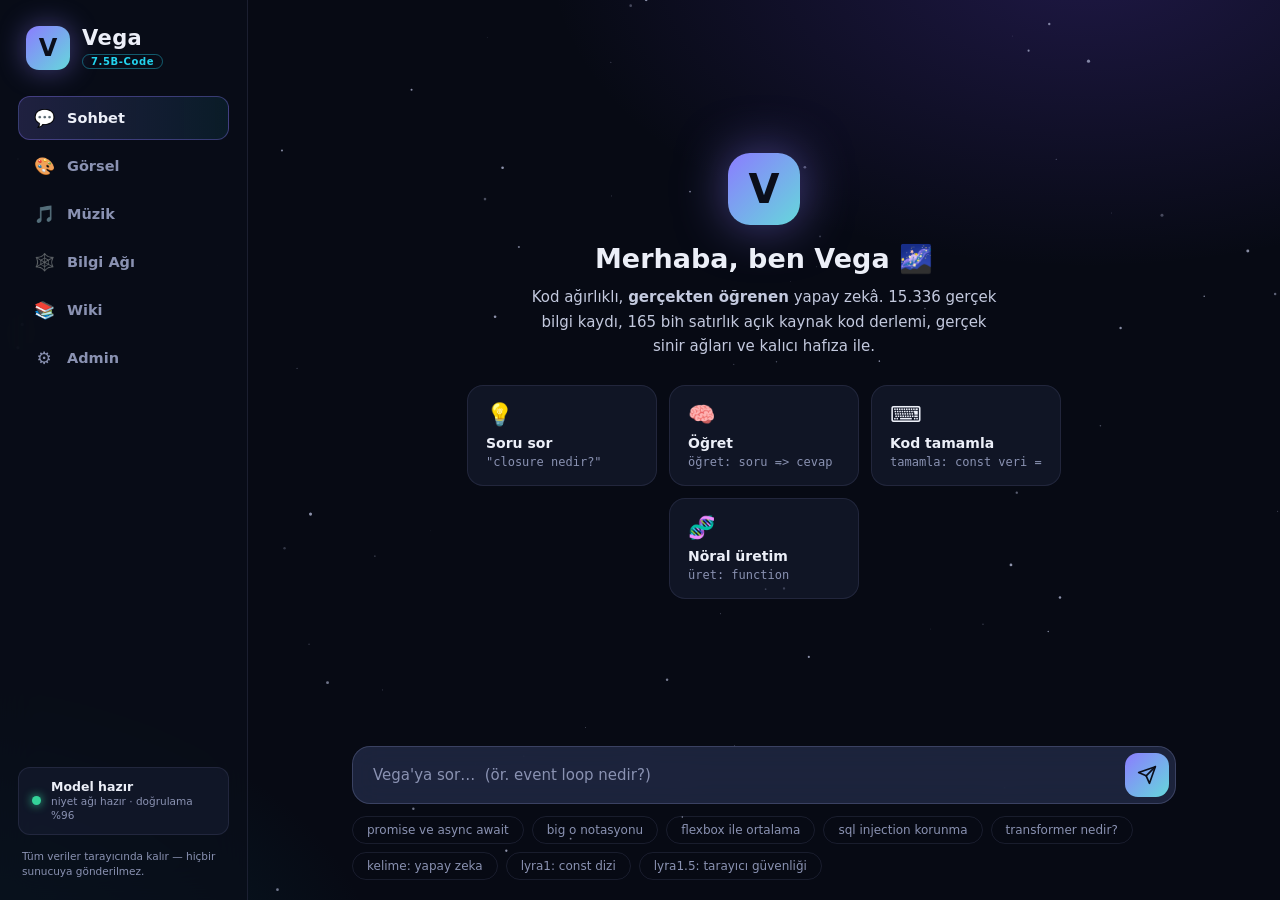
==== commit a7ca181e: "Veri 20+ MB: çok dilli derlem (Python), 56 yeni kayıt, motor iyileştirmeleri Veri: - Derlem 165k → 2" ====
--- a/index.html
+++ b/index.html
@@ -319,6 +319,7 @@
 <script src="js/vega-data.js"></script>
 <script src="js/vega-data-ext.js"></script>
 <script src="js/vega-data-ext2.js"></script>
+<script src="js/vega-data-ext3.js"></script>
 <script src="js/vega-data-ref.js"></script>
 <script src="js/vega-corpus-big.js"></script>
 <script src="js/vega-ml.js"></script>
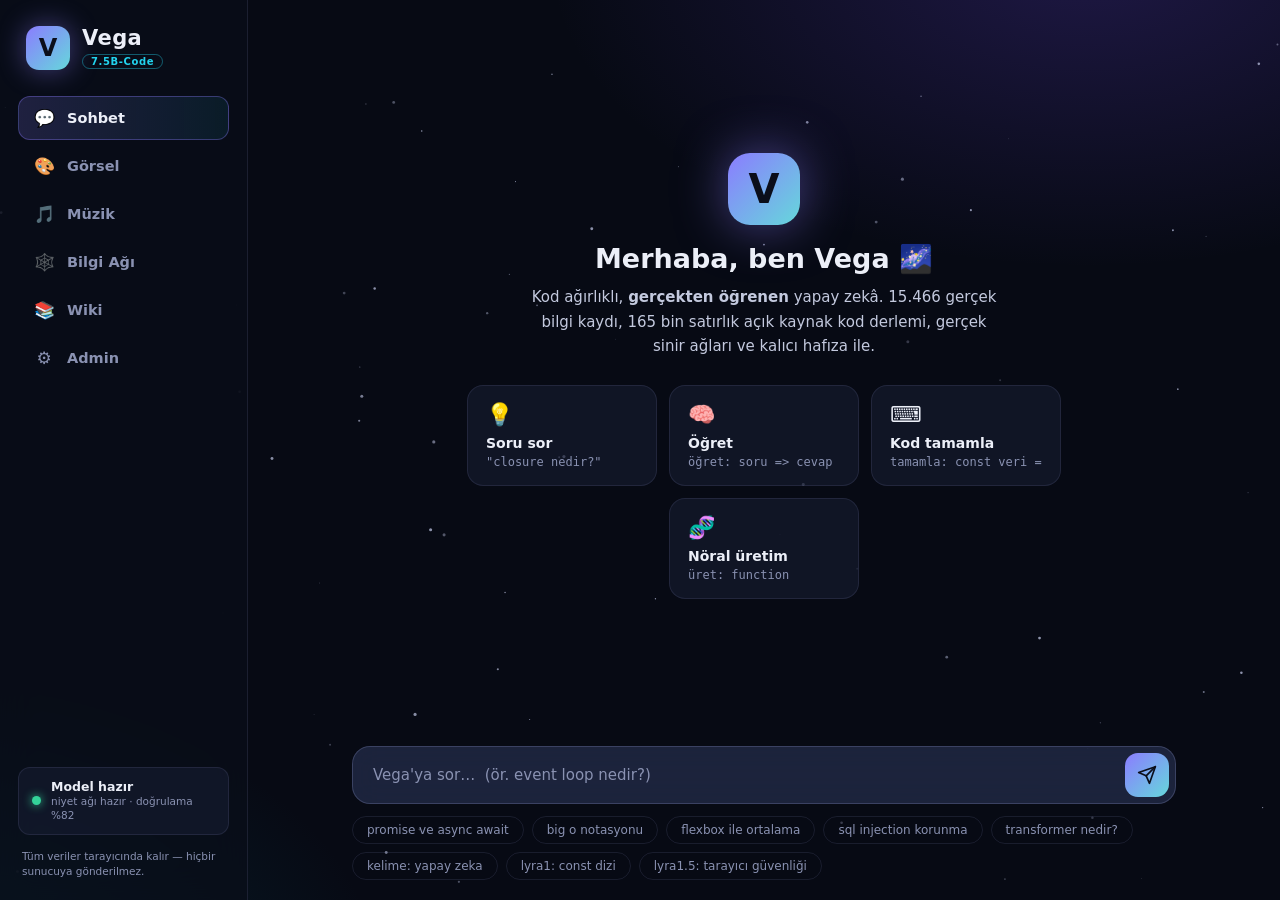
==== commit 306e120e: "Veri büyütme: 4 dilli derlem (338k satır), +130 kayıt, olgu paketi Derlem 249k → 338.314 satır (~14." ====
--- a/index.html
+++ b/index.html
@@ -320,6 +320,7 @@
 <script src="js/vega-data-ext.js"></script>
 <script src="js/vega-data-ext2.js"></script>
 <script src="js/vega-data-ext3.js"></script>
+<script src="js/vega-data-ext4.js"></script>
 <script src="js/vega-data-ref.js"></script>
 <script src="js/vega-corpus-big.js"></script>
 <script src="js/vega-ml.js"></script>
--- a/css/style.css
+++ b/css/style.css
@@ -373,6 +373,47 @@
 }
 .fb-btn:hover { border-color: var(--accent); transform: scale(1.12); }
 .fb-btn.done { border-color: var(--success); pointer-events: none; opacity: 0.75; }
+
+/* Düşünme süreci */
+.think-live { min-width: 260px; }
+.think-head {
+  font-size: 12px;
+  color: var(--accent);
+  font-weight: 700;
+  letter-spacing: 0.3px;
+  margin-bottom: 6px;
+  animation: pulse 1.2s infinite;
+}
+.think-step {
+  font-size: 12px;
+  color: var(--muted);
+  padding: 3px 0 3px 14px;
+  position: relative;
+  line-height: 1.5;
+  animation: msgin 0.25s ease;
+}
+.think-step::before {
+  content: "›";
+  position: absolute;
+  left: 2px;
+  color: var(--accent2);
+}
+.think-details {
+  margin-bottom: 12px;
+  border: 1px dashed var(--border-strong);
+  border-radius: 10px;
+  padding: 8px 12px;
+  background: rgba(139, 124, 255, 0.04);
+}
+.think-details summary {
+  cursor: pointer;
+  font-size: 11.5px;
+  color: var(--muted);
+  font-weight: 650;
+  user-select: none;
+}
+.think-details summary:hover { color: var(--accent); }
+.think-details[open] summary { margin-bottom: 6px; }
 
 .typing { display: inline-flex; gap: 5px; padding: 5px 2px; }
 .typing span {
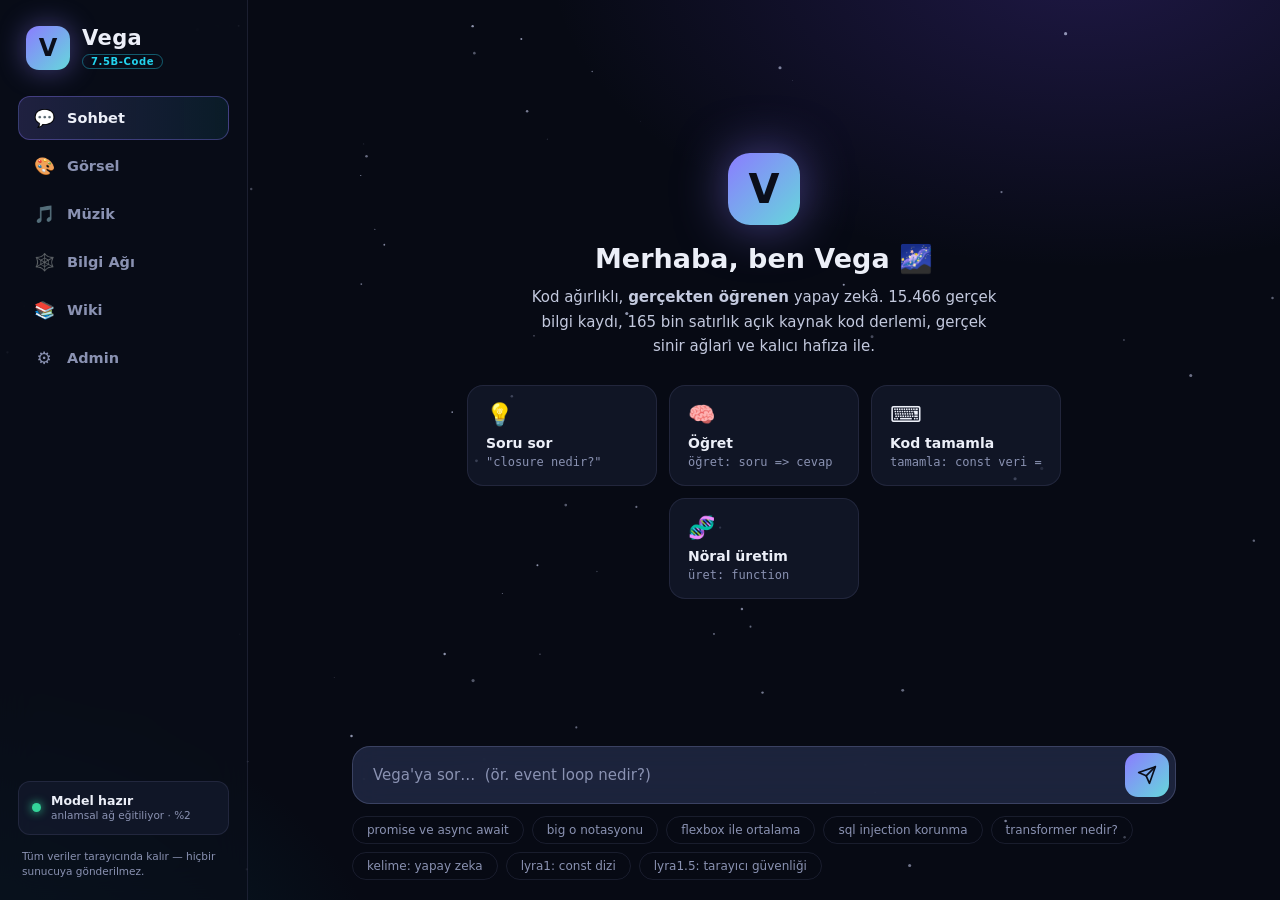
==== commit 663813bf: "Model ölçekleme: toplam parametre ~5x + Vega-XL (0.9M, tüm derlemle, IndexedDB) - EmbedNet büyütüldü" ====
--- a/index.html
+++ b/index.html
@@ -242,6 +242,7 @@
           <div class="btn-row">
             <button class="btn primary" id="lyra1-btn">⚙️ Lyra-1'i Eğit (Kod &amp; Mat)</button>
             <button class="btn primary" id="lyra15-btn">📖 Lyra-1.5'i Eğit (Sözcük)</button>
+            <button class="btn primary" id="xl-btn">🚀 Vega-XL'i Eğit (~0.9M parametre · ~1 dk)</button>
             <button class="btn ghost" id="lyra-clear-btn">Lyra'ları Sil</button>
           </div>
         </div>
